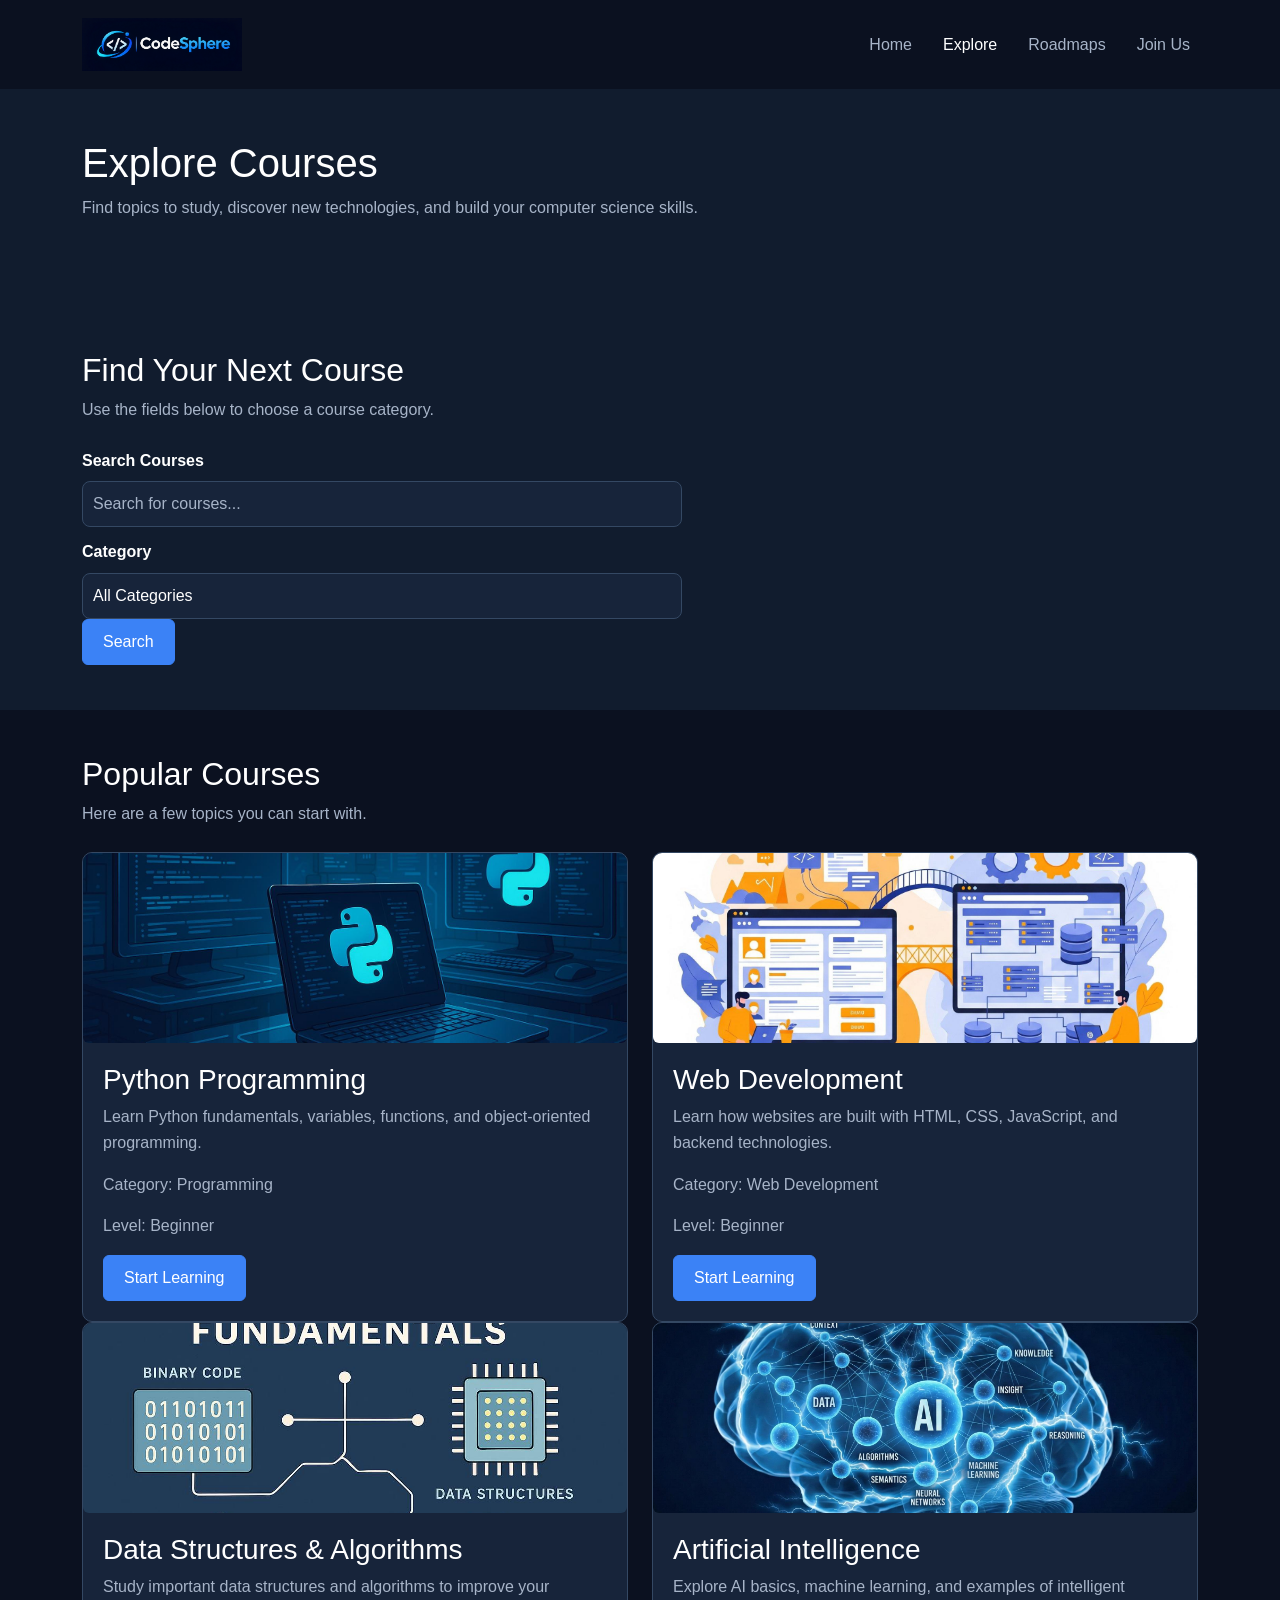
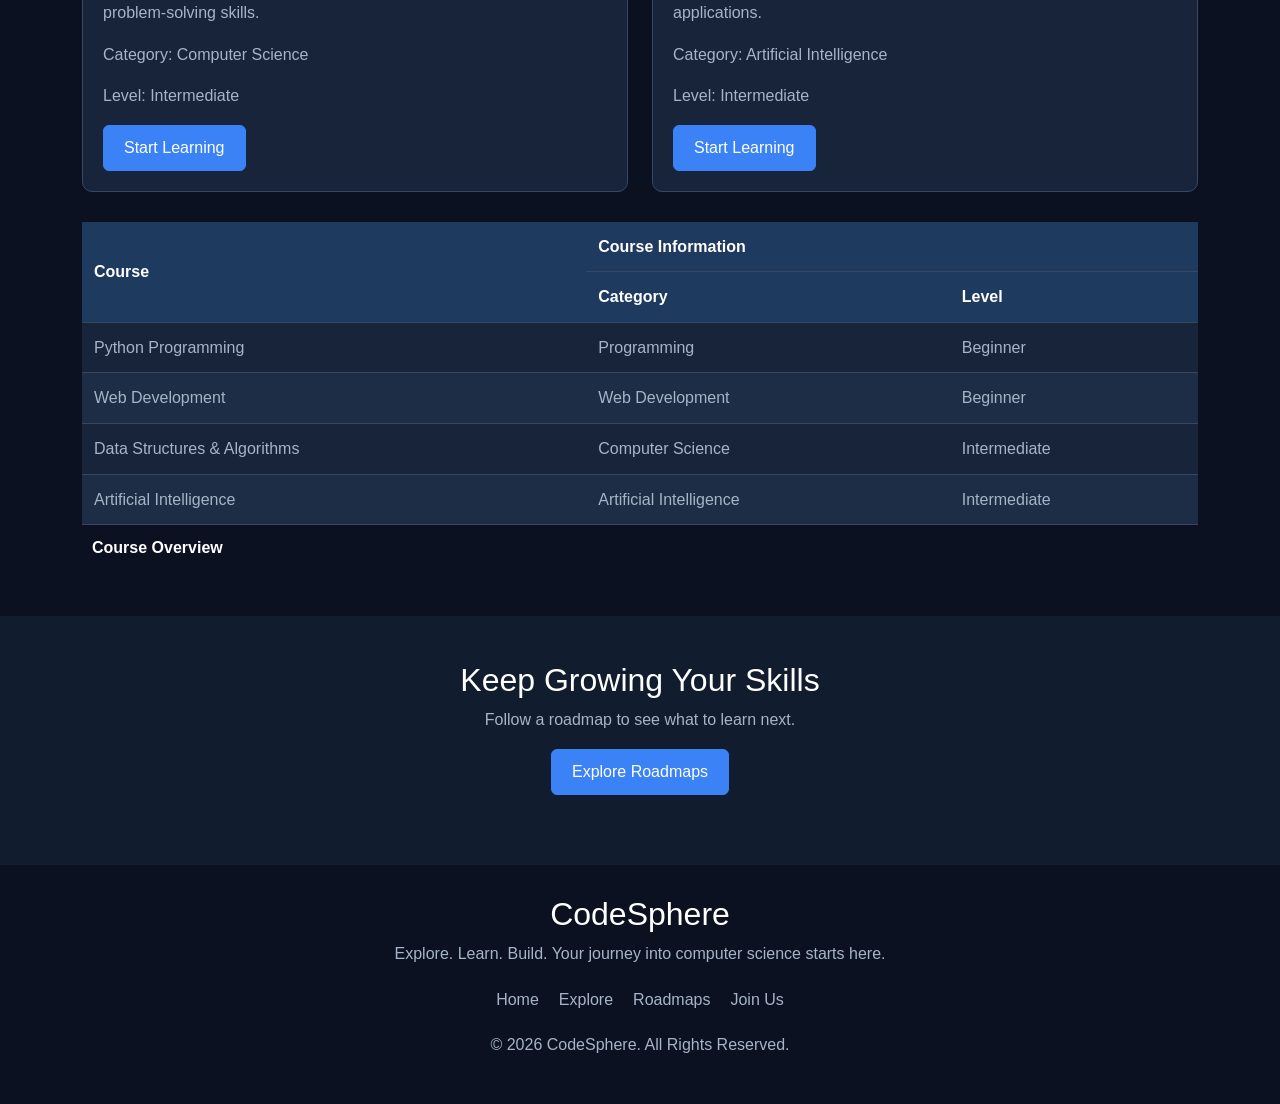
==== pages/explore.html @ cc3afa27 "Initial commit - CodeSphere website" ====
<!doctype html>
<html lang="en">
  <head>
    <meta charset="UTF-8" />
    <meta name="viewport" content="width=device-width, initial-scale=1.0" />
    <title>CodeSphere | Explore</title>
    <meta
      name="description"
      content="Browse CodeSphere courses in programming, web development, computer science, and artificial intelligence."
    />

    <!-- Bootstrap CSS -->
    <link
      href="https://cdn.jsdelivr.net/npm/bootstrap@5.3.3/dist/css/bootstrap.min.css"
      rel="stylesheet"
    />

    <!-- Main stylesheet -->
    <link rel="stylesheet" href="../css/style.css" />
  </head>
  <body>
    <header>
      <nav class="navbar navbar-expand-lg navbar-dark ">
        <div class="container">
          <a href="index.html" class="navbar-brand">
            <img
              src="../images/CodeSphere Logo.png"
              alt="CodeSphere Logo"
              class="logo-image"
            />
          </a>

          <button
            class="navbar-toggler"
            type="button"
            data-bs-toggle="collapse"
            data-bs-target="#mainMenu"
          >
            <span class="navbar-toggler-icon"></span>
          </button>

          <div class="collapse navbar-collapse" id="mainMenu">
            <div class="navbar-nav">
              <a href="index.html" class="nav-link">Home</a>
              <a href="explore.html" class="nav-link active" aria-current="page"
                >Explore</a
              >
              <a href="roadmaps.html" class="nav-link">Roadmaps</a>
              <a href="join.html" class="nav-link">Join Us</a>
            </div>
          </div>
        </div>
      </nav>
    </header>

    <main>
      <section class="explore-hero">
        <div class="container">
          <header>
            <h1>Explore Courses</h1>
            <p>
              Find topics to study, discover new technologies, and build your
              computer science skills.
            </p>
          </header>
        </div>
      </section>

      <section class="course-search">
        <div class="container">
          <header>
            <h2>Find Your Next Course</h2>
            <p>Use the fields below to choose a course category.</p>
          </header>

          <form action="#" method="get">
            <label for="search" class="form-label">Search Courses</label>
            <input
              type="search"
              id="search"
              name="search"
              class="form-control"
              placeholder="Search for courses..."
            />

            <label for="category" class="form-label">Category</label>
            <select id="category" name="category" class="form-select">
              <option value="">All Categories</option>
              <option value="programming">Programming</option>
              <option value="web-development">Web Development</option>
              <option value="computer-science">Computer Science</option>
              <option value="artificial-intelligence">
                Artificial Intelligence
              </option>
            </select>

            <button type="submit" class="btn btn-primary">Search</button>
          </form>
        </div>
      </section>

      <section class="courses-section">
        <div class="container">
          <header>
            <h2>Popular Courses</h2>
            <p>Here are a few topics you can start with.</p>
          </header>

          <div class="row">
            <div class="col-md-6">
              <article class="course-card card">
                <img
                  src="../images/python.jpeg"
                  alt="Python programming course"
                  class="img-fluid rounded"
                />
                <div class="card-body">
                  <h3 class="card-title">Python Programming</h3>
                  <p class="card-text">
                    Learn Python fundamentals, variables, functions, and
                    object-oriented programming.
                  </p>
                  <p>Category: Programming</p>
                  <p>Level: Beginner</p>
                  <a href="join.html" class="btn btn-primary">Start Learning</a>
                </div>
              </article>
            </div>

            <div class="col-md-6">
              <article class="course-card card">
                <img
                  src="../images/web.jpeg"
                  alt="Web development course"
                  class="img-fluid rounded"
                />
                <div class="card-body">
                  <h3 class="card-title">Web Development</h3>
                  <p class="card-text">
                    Learn how websites are built with HTML, CSS, JavaScript, and
                    backend technologies.
                  </p>
                  <p>Category: Web Development</p>
                  <p>Level: Beginner</p>
                  <a href="join.html" class="btn btn-primary">Start Learning</a>
                </div>
              </article>
            </div>

            <div class="col-md-6">
              <article class="course-card card">
                <img
                  src="../images/computer-science.jpeg"
                  alt="Data structures and algorithms course"
                  class="img-fluid rounded"
                />
                <div class="card-body">
                  <h3 class="card-title">Data Structures &amp; Algorithms</h3>
                  <p class="card-text">
                    Study important data structures and algorithms to improve
                    your problem-solving skills.
                  </p>
                  <p>Category: Computer Science</p>
                  <p>Level: Intermediate</p>
                  <a href="join.html" class="btn btn-primary">Start Learning</a>
                </div>
              </article>
            </div>

            <div class="col-md-6">
              <article class="course-card card">
                <img
                  src="../images/AI.jpeg"
                  alt="Artificial intelligence course"
                  class="img-fluid rounded"
                />
                <div class="card-body">
                  <h3 class="card-title">Artificial Intelligence</h3>
                  <p class="card-text">
                    Explore AI basics, machine learning, and examples of
                    intelligent applications.
                  </p>
                  <p>Category: Artificial Intelligence</p>
                  <p>Level: Intermediate</p>
                  <a href="join.html" class="btn btn-primary">Start Learning</a>
                </div>
              </article>
            </div>
          </div>

          <table>
            <caption>
              Course Overview
            </caption>
            <thead>
              <tr>
                <th rowspan="2" scope="col">Course</th>
                <th colspan="2" scope="colgroup">Course Information</th>
              </tr>
              <tr>
                <th scope="col">Category</th>
                <th scope="col">Level</th>
              </tr>
            </thead>
            <tbody>
              <tr>
                <td>Python Programming</td>
                <td>Programming</td>
                <td>Beginner</td>
              </tr>
              <tr>
                <td>Web Development</td>
                <td>Web Development</td>
                <td>Beginner</td>
              </tr>
              <tr>
                <td>Data Structures &amp; Algorithms</td>
                <td>Computer Science</td>
                <td>Intermediate</td>
              </tr>
              <tr>
                <td>Artificial Intelligence</td>
                <td>Artificial Intelligence</td>
                <td>Intermediate</td>
              </tr>
            </tbody>
          </table>
        </div>
      </section>

      <section class="cta-section">
        <div class="container">
          <header>
            <h2>Keep Growing Your Skills</h2>
            <p>Follow a roadmap to see what to learn next.</p>
            <a href="roadmaps.html" class="btn btn-primary">Explore Roadmaps</a>
          </header>
        </div>
      </section>
    </main>

    <footer class="site-footer ">
      <div class="container">
        <h2>CodeSphere</h2>
        <p>
          Explore. Learn. Build. Your journey into computer science starts here.
        </p>
        <nav>
          <a href="index.html">Home</a>
          <a href="explore.html">Explore</a>
          <a href="roadmaps.html">Roadmaps</a>
          <a href="join.html">Join Us</a>
        </nav>
        <p>&copy; 2026 CodeSphere. All Rights Reserved.</p>
      </div>
    </footer>

    <script src="https://cdn.jsdelivr.net/npm/bootstrap@5.3.3/dist/js/bootstrap.bundle.min.js"></script>
  </body>
</html>
---- css/style.css ----
/* General */

:root {
    --dark: #0b1120;
    --section: #111c2e;
    --card: #17243a;
    --blue: #3b82f6;
    --white: #fff;
    --gray: #a7b4c8;
    --border: #344863;
}

* {
    box-sizing: border-box;
}

body {
    margin: 0;
    padding-top: 79px;
    background: var(--dark);
    color: var(--white);
    font-family: Arial, sans-serif;
    line-height: 1.6;
}

h1, h2, h3, h4, .card-title {
    color: var(--white);
}

p, .card-text {
    color: var(--gray);
}

img {
    max-width: 100%;
    height: auto;
}


/* Navbar */

.navbar {
    position: fixed;
    top: 0;
    left: 0;
    width: 100%;
    z-index: 1000;
    padding: 12px 0;
    background: var(--dark);
}

.logo-image {
    width: 160px;
    height: 55px;
    object-fit: contain;
}

.navbar-nav {
    margin-left: auto;
    gap: 15px;
}

.nav-link {
    color: var(--gray);
    transition: 0.3s;
}

.nav-link:hover,
.nav-link.active,
.site-footer nav a:hover {
    color: var(--blue);
}


/* Buttons */

.btn-primary {
    padding: 10px 20px;
    background: var(--blue);
    border-color: var(--blue);
    transition: 0.3s;
}

.btn-primary:hover {
    background: #2563eb;
    border-color: #2563eb;
    transform: translateY(-2px);
}


/* Hero */

.hero-section,
.explore-hero,
.roadmaps-hero {
    padding: 60px 0;
    background: var(--section);
}

.hero-section .row {
    align-items: center;
}

.hero-section h1 {
    font-size: 2.8rem;
    margin-bottom: 15px;
}

.hero-section h2 {
    font-size: 1.7rem;
}

.hero-section img {
    border-radius: 10px;
}

.explore-hero h1,
.roadmaps-hero h1 {
    font-size: 2.5rem;
}


/* Sections */

.about-section,
.categories-section,
.learning-paths-section,
.features-section,
.media-section,
.course-search,
.courses-section,
.roadmaps-section,
.join-section,
.cta-section {
    padding: 45px 0;
}

.about-section,
.learning-paths-section,
.course-search,
.roadmaps-section,
.cta-section {
    background: var(--section);
}

section header {
    margin-bottom: 25px;
}

.cta-section {
    text-align: center;
}


/* Cards */

.card {
    height: 100%;
    overflow: hidden;
    background: var(--card);
    border: 1px solid var(--border);
    border-radius: 10px;
    transition: 0.3s;
}

.card:hover {
    transform: translateY(-5px);
    border-color: var(--blue);
}

.card img {
    width: 100%;
    height: 190px;
    object-fit: cover;
}

.card-body {
    padding: 20px;
}


/* Home */

.features-section ul {
    display: grid;
    grid-template-columns: repeat(2, 1fr);
    gap: 10px;
    padding-left: 25px;
}

.features-section li {
    color: var(--gray);
}

.video-card {
    max-width: 700px;
    margin: auto;
    padding: 15px;
    background: var(--card);
    border-radius: 10px;
    position: relative;
}

.video-card iframe {
    width: 100%;
    border: 0;
    border-radius: 8px;
}


/* Explore */

.course-search form {
    max-width: 600px;
}

.form-label {
    display: block;
    margin: 12px 0 8px;
    color: var(--white);
    font-weight: bold;
}

.form-control,
.form-select {
    padding: 10px;
    color: var(--white);
    background: var(--card);
    border: 1px solid var(--border);
    border-radius: 8px;
}

.form-control:focus,
.form-select:focus {
    color: var(--white);
    background: var(--card);
    border-color: var(--blue);
    box-shadow: none;
}

.form-control::placeholder {
    color: var(--gray);
}


/* Table */

.courses-section table {
    width: 100%;
    margin-top: 30px;
    border-collapse: collapse;
    background: var(--card);
}

.courses-section caption {
    padding: 10px;
    color: var(--white);
    font-weight: bold;
    text-align: left;
}

.courses-section th,
.courses-section td {
    padding: 12px;
    text-align: left;
    border-bottom: 1px solid var(--border);
}

.courses-section th {
    color: var(--white);
    background: #1e3a5f;
}

.courses-section td {
    color: var(--gray);
}

.courses-section tbody tr:nth-child(even) {
    background: #1c2d45;
}

.courses-section tbody tr:hover {
    background: #263d5c;
}


/* Roadmaps */

.roadmap-card ol {
    padding-left: 25px;
    color: var(--gray);
}

.roadmap-card li {
    margin-bottom: 10px;
}

.roadmap-card h4 {
    margin: 18px 0 12px;
    color: var(--blue);
}

.roadmaps-section aside {
    margin-top: 25px;
    padding: 20px;
    background: var(--card);
    border-left: 4px solid var(--blue);
    border-radius: 8px;
}


/* Join Us */

.auth-container {
    max-width: 750px;
    margin: auto;
    padding: 25px;
    background: var(--card);
    border: 1px solid var(--border);
    border-radius: 10px;
}

.auth-container fieldset {
    margin-bottom: 20px;
    padding: 15px;
    border: 1px solid var(--border);
    border-radius: 8px;
}

.auth-container legend {
    color: var(--blue);
    font-weight: bold;
}

.auth-container input[type="radio"],
.auth-container input[type="checkbox"] {
    accent-color: var(--blue);
}

.auth-container textarea {
    min-height: 100px;
    resize: vertical;
}

.auth-container button {
    margin-top: 10px;
}


/* Footer */

.site-footer {
    padding: 30px 0;
    background: var(--dark);
    text-align: center;
}

.site-footer nav {
    display: flex;
    justify-content: center;
    flex-wrap: wrap;
    gap: 20px;
    margin: 20px 0;
}

.site-footer nav a {
    color: var(--gray);
    text-decoration: none;
    transition: 0.3s;
}


/* Animation */

@keyframes fadeIn {
    from { opacity: 0; }
    to { opacity: 1; }
}

.hero-section h1,
.explore-hero h1,
.roadmaps-hero h1 {
    animation: fadeIn 1s ease;
}


/* Responsive */

@media (max-width: 767px) {
    .hero-section,
    .explore-hero,
    .roadmaps-hero {
        padding: 35px 0;
    }

    .hero-section {
        text-align: center;
    }

    .hero-section h1 {
        font-size: 2rem;
    }

    .hero-section h2 {
        font-size: 1.4rem;
    }

    .hero-section img {
        margin-top: 20px;
    }

    .navbar-nav {
        gap: 5px;
    }

    .features-section ul {
        grid-template-columns: 1fr;
    }

    .auth-container {
        padding: 15px;
    }

    .courses-section table {
        font-size: 14px;
    }

    .courses-section th,
    .courses-section td {
        padding: 8px;
    }
}
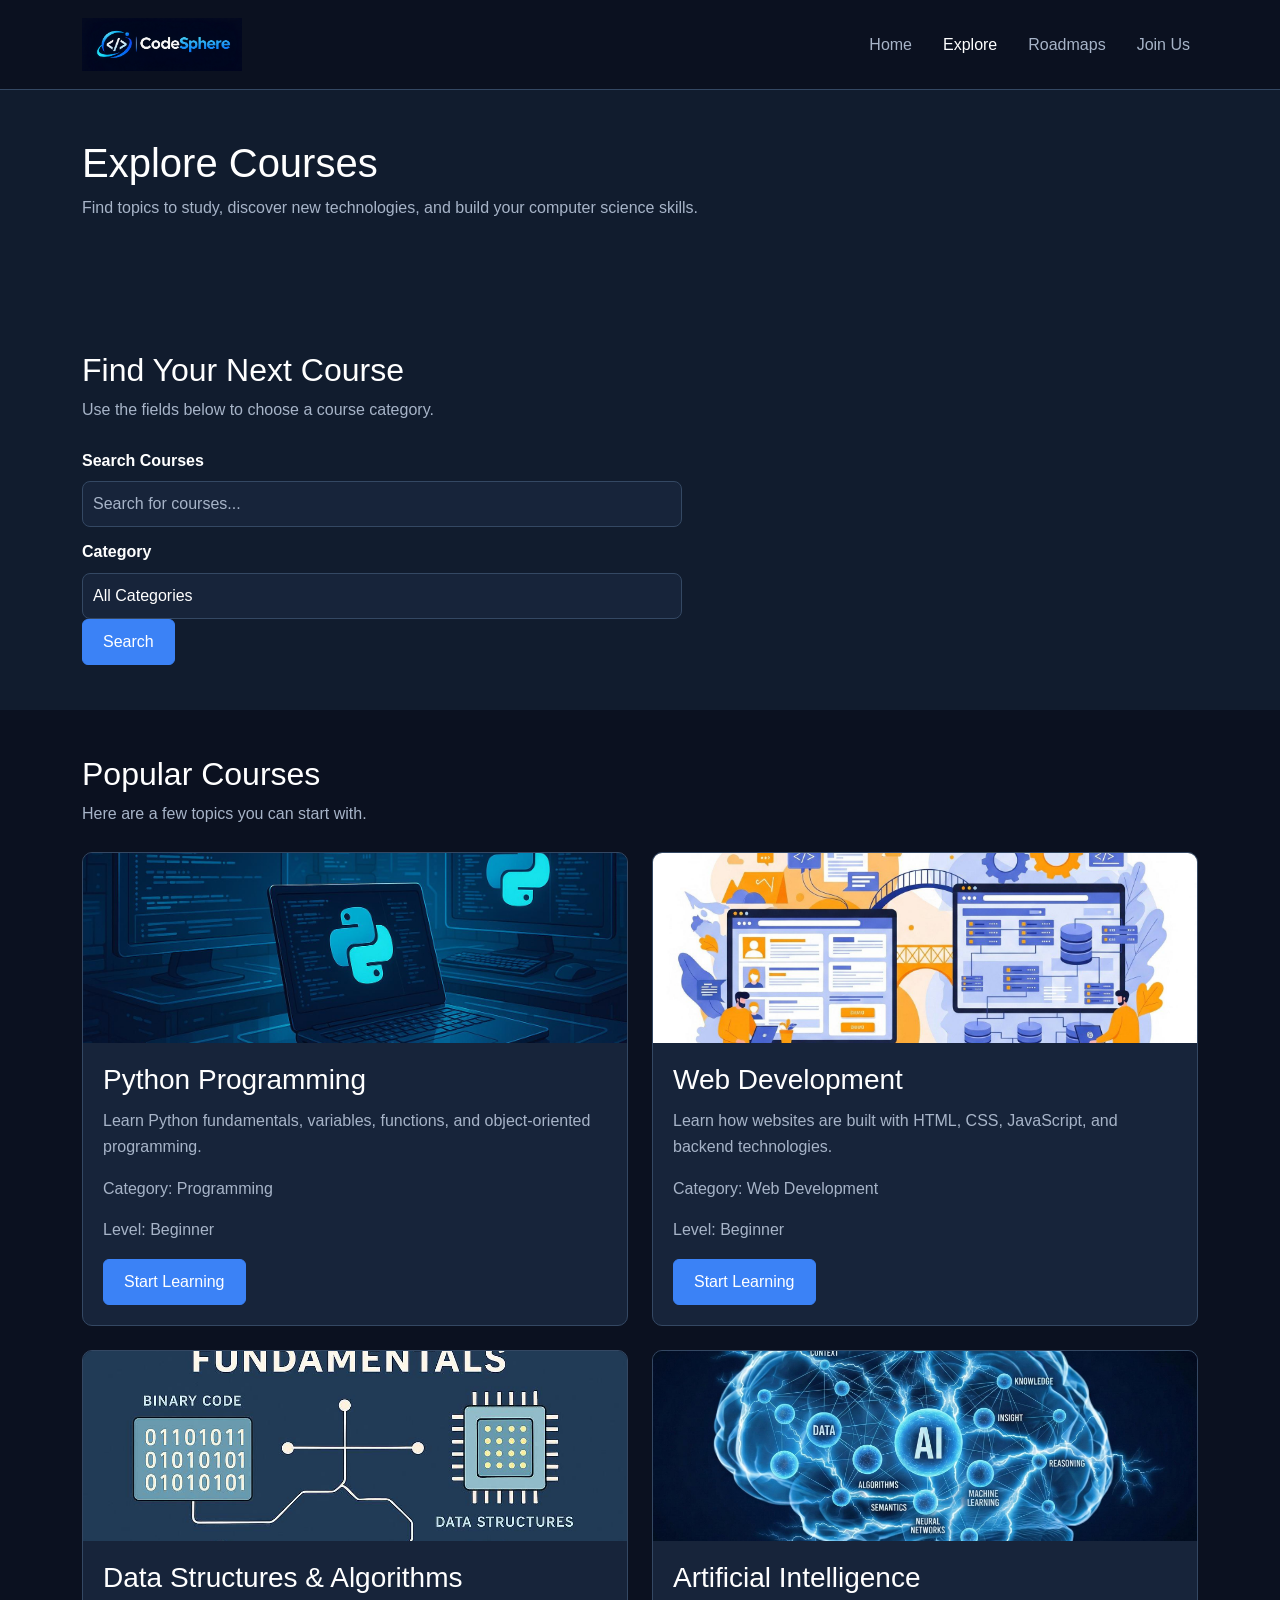
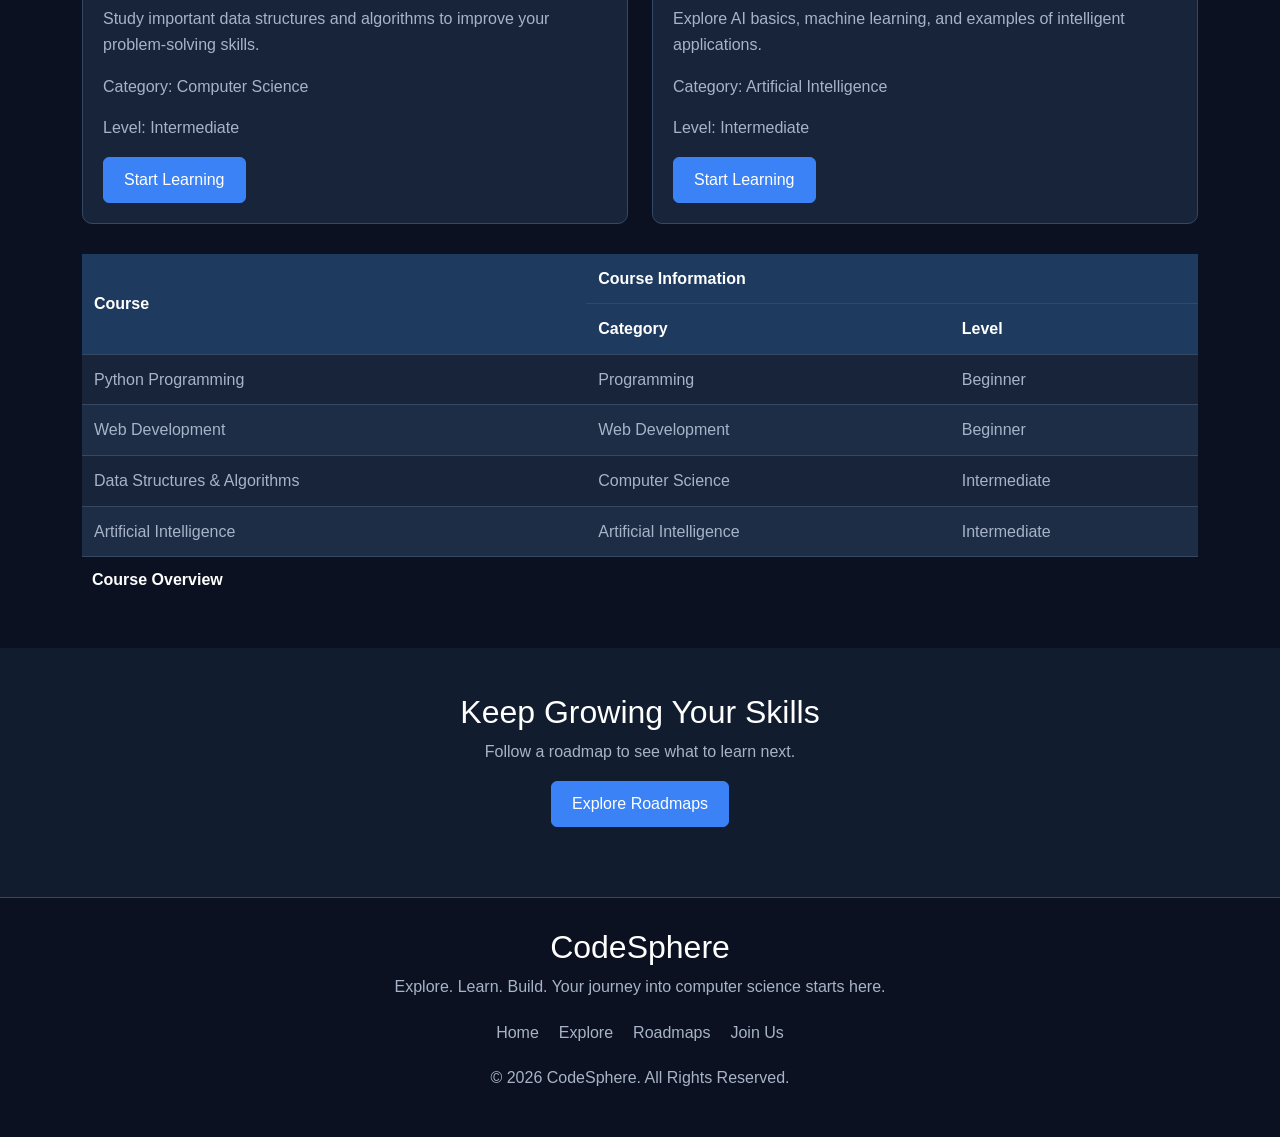
==== commit d4c91453: "Update project files and design" ====
--- a/pages/explore.html
+++ b/pages/explore.html
@@ -6,21 +6,18 @@
     <title>CodeSphere | Explore</title>
     <meta
       name="description"
-      content="Browse CodeSphere courses in programming, web development, computer science, and artificial intelligence."
+      content="Browse courses in programming, web development, computer science, and artificial intelligence."
     />
 
-    <!-- Bootstrap CSS -->
     <link
       href="https://cdn.jsdelivr.net/npm/bootstrap@5.3.3/dist/css/bootstrap.min.css"
       rel="stylesheet"
     />
-
-    <!-- Main stylesheet -->
     <link rel="stylesheet" href="../css/style.css" />
   </head>
   <body>
     <header>
-      <nav class="navbar navbar-expand-lg navbar-dark ">
+      <nav class="navbar navbar-expand-lg navbar-dark">
         <div class="container">
           <a href="index.html" class="navbar-brand">
             <img
@@ -106,13 +103,13 @@
             <p>Here are a few topics you can start with.</p>
           </header>
 
-          <div class="row">
+          <div class="row g-4">
             <div class="col-md-6">
               <article class="course-card card">
                 <img
                   src="../images/python.jpeg"
                   alt="Python programming course"
-                  class="img-fluid rounded"
+                  class="img-fluid"
                 />
                 <div class="card-body">
                   <h3 class="card-title">Python Programming</h3>
@@ -132,7 +129,7 @@
                 <img
                   src="../images/web.jpeg"
                   alt="Web development course"
-                  class="img-fluid rounded"
+                  class="img-fluid"
                 />
                 <div class="card-body">
                   <h3 class="card-title">Web Development</h3>
@@ -152,7 +149,7 @@
                 <img
                   src="../images/computer-science.jpeg"
                   alt="Data structures and algorithms course"
-                  class="img-fluid rounded"
+                  class="img-fluid"
                 />
                 <div class="card-body">
                   <h3 class="card-title">Data Structures &amp; Algorithms</h3>
@@ -172,7 +169,7 @@
                 <img
                   src="../images/AI.jpeg"
                   alt="Artificial intelligence course"
-                  class="img-fluid rounded"
+                  class="img-fluid"
                 />
                 <div class="card-body">
                   <h3 class="card-title">Artificial Intelligence</h3>
@@ -188,43 +185,46 @@
             </div>
           </div>
 
-          <table>
-            <caption>
-              Course Overview
-            </caption>
-            <thead>
-              <tr>
-                <th rowspan="2" scope="col">Course</th>
-                <th colspan="2" scope="colgroup">Course Information</th>
-              </tr>
-              <tr>
-                <th scope="col">Category</th>
-                <th scope="col">Level</th>
-              </tr>
-            </thead>
-            <tbody>
-              <tr>
-                <td>Python Programming</td>
-                <td>Programming</td>
-                <td>Beginner</td>
-              </tr>
-              <tr>
-                <td>Web Development</td>
-                <td>Web Development</td>
-                <td>Beginner</td>
-              </tr>
-              <tr>
-                <td>Data Structures &amp; Algorithms</td>
-                <td>Computer Science</td>
-                <td>Intermediate</td>
-              </tr>
-              <tr>
-                <td>Artificial Intelligence</td>
-                <td>Artificial Intelligence</td>
-                <td>Intermediate</td>
-              </tr>
-            </tbody>
-          </table>
+          <div class="table-responsive">
+            <table>
+              <caption>
+                Course Overview
+              </caption>
+              <thead>
+                <tr>
+                  <th rowspan="2" scope="col">Course</th>
+                  <th colspan="2" scope="colgroup">Course Information</th>
+                </tr>
+                <tr>
+                  <th scope="col">Category</th>
+                  <th scope="col">Level</th>
+                </tr>
+              </thead>
+
+              <tbody>
+                <tr>
+                  <td>Python Programming</td>
+                  <td>Programming</td>
+                  <td>Beginner</td>
+                </tr>
+                <tr>
+                  <td>Web Development</td>
+                  <td>Web Development</td>
+                  <td>Beginner</td>
+                </tr>
+                <tr>
+                  <td>Data Structures &amp; Algorithms</td>
+                  <td>Computer Science</td>
+                  <td>Intermediate</td>
+                </tr>
+                <tr>
+                  <td>Artificial Intelligence</td>
+                  <td>Artificial Intelligence</td>
+                  <td>Intermediate</td>
+                </tr>
+              </tbody>
+            </table>
+          </div>
         </div>
       </section>
 
@@ -239,18 +239,20 @@
       </section>
     </main>
 
-    <footer class="site-footer ">
+    <footer class="site-footer">
       <div class="container">
         <h2>CodeSphere</h2>
         <p>
           Explore. Learn. Build. Your journey into computer science starts here.
         </p>
+
         <nav>
           <a href="index.html">Home</a>
           <a href="explore.html">Explore</a>
           <a href="roadmaps.html">Roadmaps</a>
           <a href="join.html">Join Us</a>
         </nav>
+
         <p>&copy; 2026 CodeSphere. All Rights Reserved.</p>
       </div>
     </footer>
--- a/css/style.css
+++ b/css/style.css
@@ -1,18 +1,21 @@
 
 /* General */
-
 :root {
     --dark: #0b1120;
     --section: #111c2e;
     --card: #17243a;
     --blue: #3b82f6;
-    --white: #fff;
+    --white: #ffffff;
     --gray: #a7b4c8;
     --border: #344863;
 }
 
 * {
     box-sizing: border-box;
+}
+
+html {
+    scroll-behavior: smooth;
 }
 
 body {
@@ -37,9 +40,7 @@
     height: auto;
 }
 
-
 /* Navbar */
-
 .navbar {
     position: fixed;
     top: 0;
@@ -48,6 +49,7 @@
     z-index: 1000;
     padding: 12px 0;
     background: var(--dark);
+    border-bottom: 1px solid var(--border);
 }
 
 .logo-image {
@@ -72,9 +74,7 @@
     color: var(--blue);
 }
 
-
 /* Buttons */
-
 .btn-primary {
     padding: 10px 20px;
     background: var(--blue);
@@ -88,9 +88,7 @@
     transform: translateY(-2px);
 }
 
-
 /* Hero */
-
 .hero-section,
 .explore-hero,
 .roadmaps-hero {
@@ -120,9 +118,7 @@
     font-size: 2.5rem;
 }
 
-
 /* Sections */
-
 .about-section,
 .categories-section,
 .learning-paths-section,
@@ -152,9 +148,7 @@
     text-align: center;
 }
 
-
 /* Cards */
-
 .card {
     height: 100%;
     overflow: hidden;
@@ -179,9 +173,11 @@
     padding: 20px;
 }
 
+.card-title {
+    margin-bottom: 12px;
+}
 
 /* Home */
-
 .features-section ul {
     display: grid;
     grid-template-columns: repeat(2, 1fr);
@@ -193,24 +189,35 @@
     color: var(--gray);
 }
 
+/* Video */
 .video-card {
-    max-width: 700px;
-    margin: auto;
+    width: 100%;
+    max-width: 420px;
+    margin: 30px auto;
     padding: 15px;
     background: var(--card);
+    border: 1px solid var(--border);
+    border-radius: 16px;
+    box-shadow: 0 8px 25px rgba(0, 0, 0, 0.25);
+    text-align: center;
+}
+
+.video-card h3 {
+    margin-bottom: 15px;
+}
+
+.video-card video {
+    display: block;
+    width: 100%;
+    height: auto;
+    aspect-ratio: 9 / 16;
+    border: none;
     border-radius: 10px;
-    position: relative;
-}
-
-.video-card iframe {
-    width: 100%;
-    border: 0;
-    border-radius: 8px;
-}
-
+    background: #000;
+    object-fit: contain;
+}
 
 /* Explore */
-
 .course-search form {
     max-width: 600px;
 }
@@ -236,16 +243,19 @@
     color: var(--white);
     background: var(--card);
     border-color: var(--blue);
-    box-shadow: none;
+    box-shadow: 0 0 0 0.2rem rgba(59, 130, 246, 0.2);
 }
 
 .form-control::placeholder {
     color: var(--gray);
 }
 
+.form-select option {
+    color: var(--white);
+    background: var(--card);
+}
 
 /* Table */
-
 .courses-section table {
     width: 100%;
     margin-top: 30px;
@@ -284,9 +294,7 @@
     background: #263d5c;
 }
 
-
 /* Roadmaps */
-
 .roadmap-card ol {
     padding-left: 25px;
     color: var(--gray);
@@ -309,9 +317,7 @@
     border-radius: 8px;
 }
 
-
 /* Join Us */
-
 .auth-container {
     max-width: 750px;
     margin: auto;
@@ -333,9 +339,23 @@
     font-weight: bold;
 }
 
+.auth-container p {
+    margin-top: 15px;
+    margin-bottom: 8px;
+    color: var(--white);
+}
+
+.auth-container .choice-label {
+    display: inline-block;
+    margin-right: 15px;
+    margin-bottom: 10px;
+    color: var(--gray);
+}
+
 .auth-container input[type="radio"],
 .auth-container input[type="checkbox"] {
     accent-color: var(--blue);
+    margin-right: 5px;
 }
 
 .auth-container textarea {
@@ -347,13 +367,12 @@
     margin-top: 10px;
 }
 
-
 /* Footer */
-
 .site-footer {
     padding: 30px 0;
     background: var(--dark);
     text-align: center;
+    border-top: 1px solid var(--border);
 }
 
 .site-footer nav {
@@ -370,12 +389,15 @@
     transition: 0.3s;
 }
 
-
 /* Animation */
-
 @keyframes fadeIn {
-    from { opacity: 0; }
-    to { opacity: 1; }
+    from {
+        opacity: 0;
+    }
+
+    to {
+        opacity: 1;
+    }
 }
 
 .hero-section h1,
@@ -384,9 +406,7 @@
     animation: fadeIn 1s ease;
 }
 
-
 /* Responsive */
-
 @media (max-width: 767px) {
     .hero-section,
     .explore-hero,
@@ -430,4 +450,23 @@
     .courses-section td {
         padding: 8px;
     }
-}
+
+    .video-card {
+        max-width: 340px;
+        padding: 10px;
+    }
+}
+
+@media (max-width: 480px) {
+    .hero-section h1 {
+        font-size: 1.7rem;
+    }
+
+    .logo-image {
+        width: 130px;
+    }
+
+    .auth-container fieldset {
+        padding: 10px;
+    }
+}
